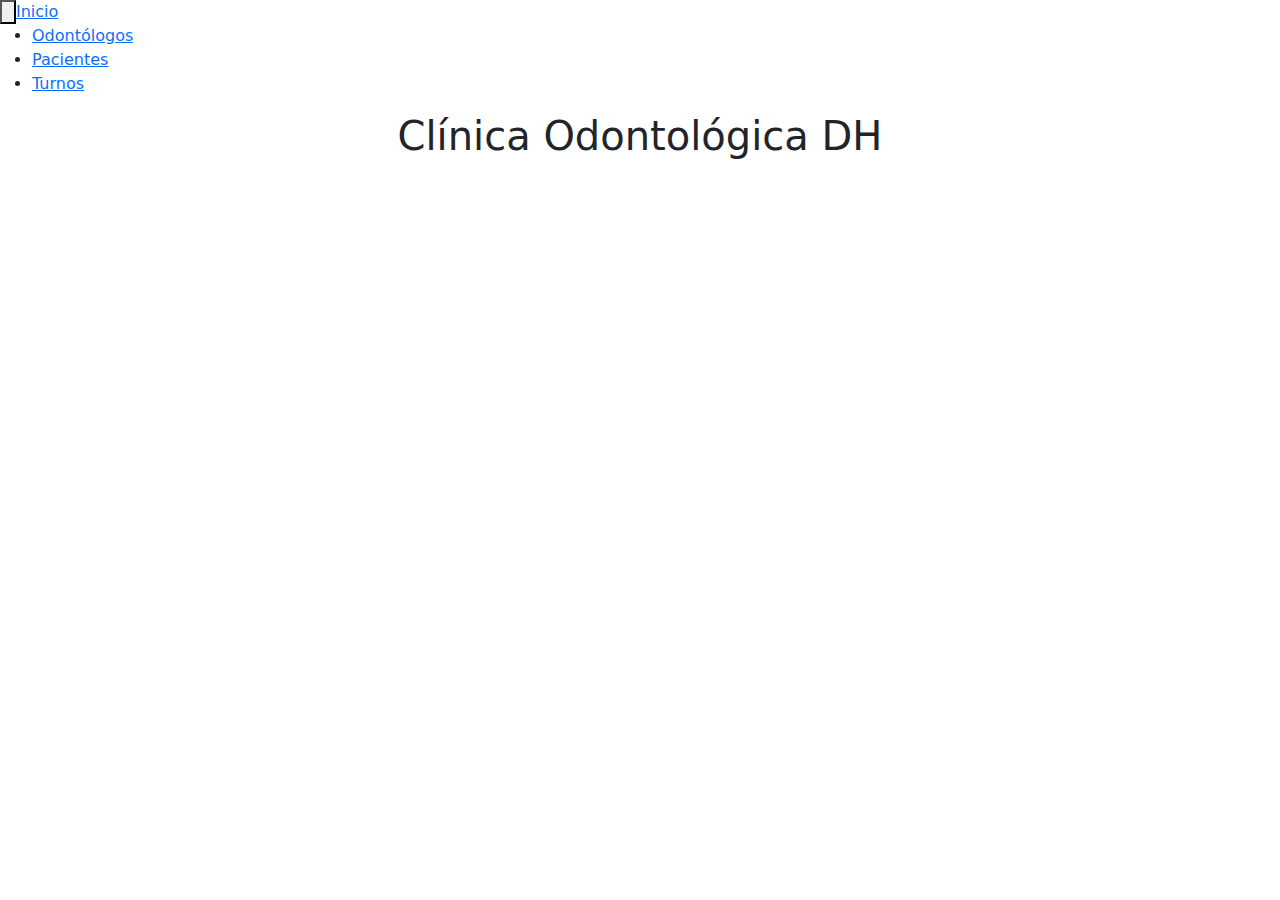
==== src/main/resources/static/index.html @ 6d23378f "Integración de estructura de directorios y archivos del proyecto integrador final Backend I" ====
<!DOCTYPE html>
<html lang="es">
<head>
  <title>DH Odontología</title>
  <meta charset="utf-8">
  <meta name="viewport" content="width=device-width, initial-scale=1">
  <link href="https://cdn.jsdelivr.net/npm/bootstrap@5.3.3/dist/css/bootstrap.min.css" rel="stylesheet" integrity="sha384-QWTKZyjpPEjISv5WaRU9OFeRpok6YctnYmDr5pNlyT2bRjXh0JMhjY6hW+ALEwIH" crossorigin="anonymous">
  <link href="https://cdn.lineicons.com/4.0/lineicons.css" rel="stylesheet" />
  <link rel="stylesheet" href="/css/styles.css">
  <script src="https://cdnjs.cloudflare.com/ajax/libs/popper.js/1.16.0/umd/popper.min.js"></script>
</head>
<body>
  <div class="wrapper">
    <aside id="sidebar" class="sidebar">
      <div class="d-flex">
        <button id="sidebar-toggle" class="sidebar-toggle" type="button"><i class="lni lni-more-alt toggle-icon"></i></button>
        <div class="sidebar-logo"><a href="/">Inicio</a></div>
      </div>
      <ul class="sidebar-nav">
        <li class="sidebar-item">
          <a href="#" class="sidebar-link has-dropdown collapsed" data-bs-toggle="collapse" data-bs-target="#odontologos" aria-expanded="false" aria-controls="odontologos">
            <i class="lni lni-user icon"></i>
            <span>Odontólogos</span>
          </a>
          <ul id="odontologos" class="sidebar-dropdown list-unstyled collapse" data-bs-parent="#sidebar">
            <li class="sidebar-item">
              <a href="/odontologos-alta.html" class="sidebar-link">Alta Odontólogo</a>
            </li>
            <li class="sidebar-item">
              <a href="/odontologos-lista.html" class="sidebar-link">Listar Odontólogos</a>
            </li>
          </ul>
        </li>
        <li class="sidebar-item">
          <a href="#" class="sidebar-link has-dropdown collapsed" data-bs-toggle="collapse" data-bs-target="#pacientes" aria-expanded="false" aria-controls="pacientes">
            <i class="lni lni-users icon"></i>
            <span>Pacientes</span>
          </a>
          <ul id="pacientes" class="sidebar-dropdown list-unstyled collapse" data-bs-parent="#sidebar">
            <li class="sidebar-item">
              <a href="/pacientes-alta.html" class="sidebar-link">Alta Paciente</a>
            </li>
            <li class="sidebar-item">
              <a href="/pacientes-lista.html" class="sidebar-link">Listar Pacientes</a>
            </li>
          </ul>
        </li>
        <li class="sidebar-item">
          <a href="#" class="sidebar-link has-dropdown collapsed" data-bs-toggle="collapse" data-bs-target="#turnos" aria-expanded="false" aria-controls="turnos">
            <i class="lni lni-list icon"></i>
            <span>Turnos</span>
          </a>
          <ul id="turnos" class="sidebar-dropdown list-unstyled collapse" data-bs-parent="#sidebar">
            <li class="sidebar-item">
              <a href="/turnos-alta.html" class="sidebar-link">Alta Turno</a>
            </li>
            <li class="sidebar-item">
              <a href="/turnos-lista.html" class="sidebar-link">Listar Turnos</a>
            </li>
          </ul>
        </li>
      </ul>
    </aside>
    <main class="main">
      <div class="text-center">
        <h1>Clínica Odontológica DH</h1>
      </div>
    </main>
  </div>
  <script src="https://cdn.jsdelivr.net/npm/bootstrap@5.3.3/dist/js/bootstrap.bundle.min.js" integrity="sha384-YvpcrYf0tY3lHB60NNkmXc5s9fDVZLESaAA55NDzOxhy9GkcIdslK1eN7N6jIeHz" crossorigin="anonymous"></script>
  <script src="/js/sidebar-toggle.js"></script>
</body>
</html>
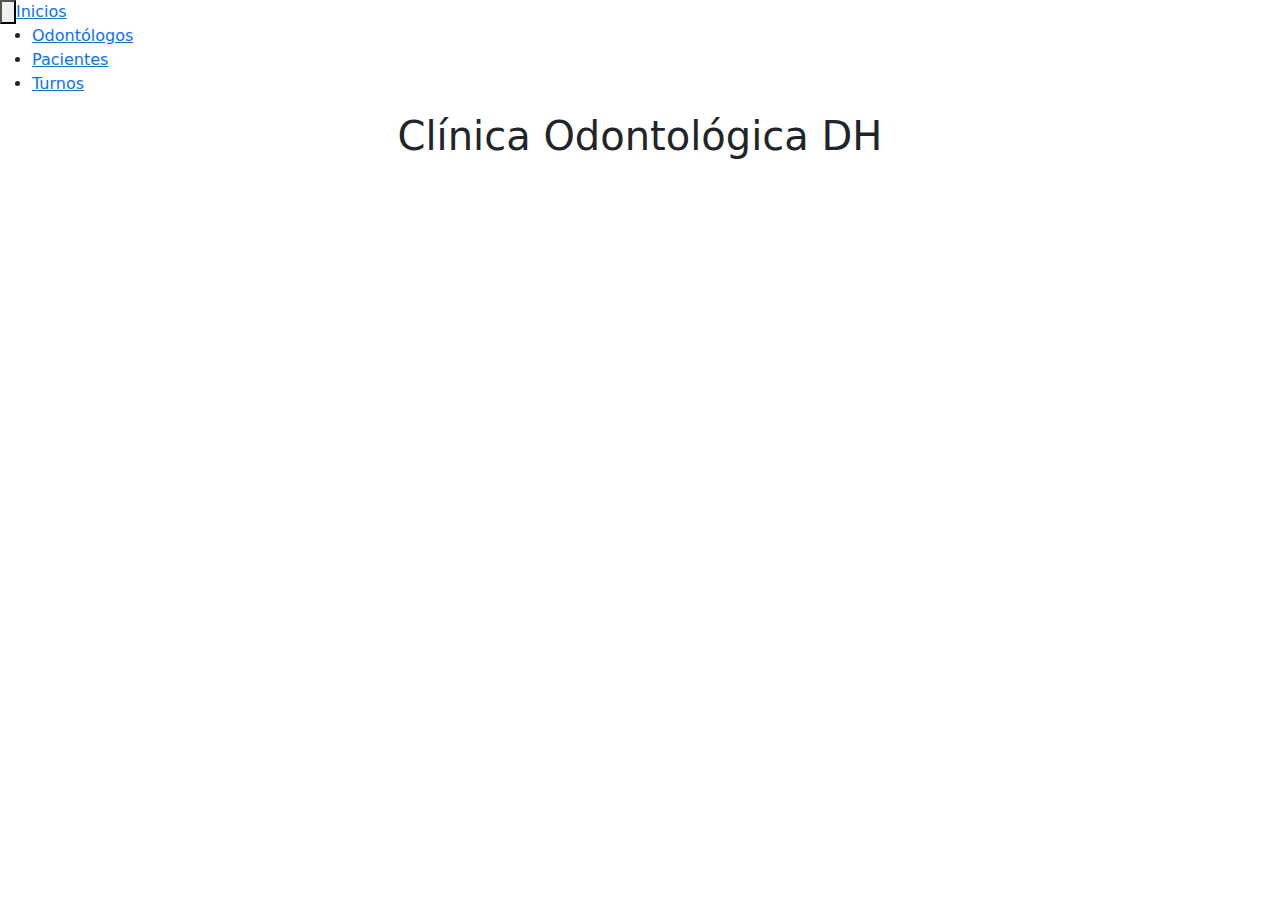
==== commit 2faab85d: "Nueva Rama" ====
--- a/src/main/resources/static/index.html
+++ b/src/main/resources/static/index.html
@@ -1,73 +1,127 @@
 <!DOCTYPE html>
 <html lang="es">
-<head>
-  <title>DH Odontología</title>
-  <meta charset="utf-8">
-  <meta name="viewport" content="width=device-width, initial-scale=1">
-  <link href="https://cdn.jsdelivr.net/npm/bootstrap@5.3.3/dist/css/bootstrap.min.css" rel="stylesheet" integrity="sha384-QWTKZyjpPEjISv5WaRU9OFeRpok6YctnYmDr5pNlyT2bRjXh0JMhjY6hW+ALEwIH" crossorigin="anonymous">
-  <link href="https://cdn.lineicons.com/4.0/lineicons.css" rel="stylesheet" />
-  <link rel="stylesheet" href="/css/styles.css">
-  <script src="https://cdnjs.cloudflare.com/ajax/libs/popper.js/1.16.0/umd/popper.min.js"></script>
-</head>
-<body>
-  <div class="wrapper">
-    <aside id="sidebar" class="sidebar">
-      <div class="d-flex">
-        <button id="sidebar-toggle" class="sidebar-toggle" type="button"><i class="lni lni-more-alt toggle-icon"></i></button>
-        <div class="sidebar-logo"><a href="/">Inicio</a></div>
-      </div>
-      <ul class="sidebar-nav">
-        <li class="sidebar-item">
-          <a href="#" class="sidebar-link has-dropdown collapsed" data-bs-toggle="collapse" data-bs-target="#odontologos" aria-expanded="false" aria-controls="odontologos">
-            <i class="lni lni-user icon"></i>
-            <span>Odontólogos</span>
-          </a>
-          <ul id="odontologos" class="sidebar-dropdown list-unstyled collapse" data-bs-parent="#sidebar">
-            <li class="sidebar-item">
-              <a href="/odontologos-alta.html" class="sidebar-link">Alta Odontólogo</a>
-            </li>
-            <li class="sidebar-item">
-              <a href="/odontologos-lista.html" class="sidebar-link">Listar Odontólogos</a>
-            </li>
-          </ul>
-        </li>
-        <li class="sidebar-item">
-          <a href="#" class="sidebar-link has-dropdown collapsed" data-bs-toggle="collapse" data-bs-target="#pacientes" aria-expanded="false" aria-controls="pacientes">
-            <i class="lni lni-users icon"></i>
-            <span>Pacientes</span>
-          </a>
-          <ul id="pacientes" class="sidebar-dropdown list-unstyled collapse" data-bs-parent="#sidebar">
-            <li class="sidebar-item">
-              <a href="/pacientes-alta.html" class="sidebar-link">Alta Paciente</a>
-            </li>
-            <li class="sidebar-item">
-              <a href="/pacientes-lista.html" class="sidebar-link">Listar Pacientes</a>
-            </li>
-          </ul>
-        </li>
-        <li class="sidebar-item">
-          <a href="#" class="sidebar-link has-dropdown collapsed" data-bs-toggle="collapse" data-bs-target="#turnos" aria-expanded="false" aria-controls="turnos">
-            <i class="lni lni-list icon"></i>
-            <span>Turnos</span>
-          </a>
-          <ul id="turnos" class="sidebar-dropdown list-unstyled collapse" data-bs-parent="#sidebar">
-            <li class="sidebar-item">
-              <a href="/turnos-alta.html" class="sidebar-link">Alta Turno</a>
-            </li>
-            <li class="sidebar-item">
-              <a href="/turnos-lista.html" class="sidebar-link">Listar Turnos</a>
-            </li>
-          </ul>
-        </li>
-      </ul>
-    </aside>
-    <main class="main">
-      <div class="text-center">
-        <h1>Clínica Odontológica DH</h1>
-      </div>
-    </main>
-  </div>
-  <script src="https://cdn.jsdelivr.net/npm/bootstrap@5.3.3/dist/js/bootstrap.bundle.min.js" integrity="sha384-YvpcrYf0tY3lHB60NNkmXc5s9fDVZLESaAA55NDzOxhy9GkcIdslK1eN7N6jIeHz" crossorigin="anonymous"></script>
-  <script src="/js/sidebar-toggle.js"></script>
-</body>
-</html>+  <head>
+    <title>DH Odontología</title>
+    <meta charset="utf-8" />
+    <meta name="viewport" content="width=device-width, initial-scale=1" />
+    <link
+      href="https://cdn.jsdelivr.net/npm/bootstrap@5.3.3/dist/css/bootstrap.min.css"
+      rel="stylesheet"
+      integrity="sha384-QWTKZyjpPEjISv5WaRU9OFeRpok6YctnYmDr5pNlyT2bRjXh0JMhjY6hW+ALEwIH"
+      crossorigin="anonymous"
+    />
+    <link href="https://cdn.lineicons.com/4.0/lineicons.css" rel="stylesheet" />
+    <link rel="stylesheet" href="/css/styles.css" />
+    <script src="https://cdnjs.cloudflare.com/ajax/libs/popper.js/1.16.0/umd/popper.min.js"></script>
+  </head>
+  <body>
+    <div class="wrapper">
+      <aside id="sidebar" class="sidebar">
+        <div class="d-flex">
+          <button id="sidebar-toggle" class="sidebar-toggle" type="button">
+            <i class="lni lni-magnifier toggle-icon"></i>
+          </button>
+          <div class="sidebar-logo"><a href="/">Inicios</a></div>
+        </div>
+        <ul class="sidebar-nav">
+          <li class="sidebar-item">
+            <a
+              href="#"
+              class="sidebar-link has-dropdown collapsed"
+              data-bs-toggle="collapse"
+              data-bs-target="#odontologos"
+              aria-expanded="false"
+              aria-controls="odontologos"
+            >
+              <i class="lni lni-user icon"></i>
+              <span>Odontólogos</span>
+            </a>
+            <ul
+              id="odontologos"
+              class="sidebar-dropdown list-unstyled collapse"
+              data-bs-parent="#sidebar"
+            >
+              <li class="sidebar-item">
+                <a href="/odontologos-alta.html" class="sidebar-link"
+                  >Alta Odontólogo</a
+                >
+              </li>
+              <li class="sidebar-item">
+                <a href="/odontologos-lista.html" class="sidebar-link"
+                  >Listar Odontólogos</a
+                >
+              </li>
+            </ul>
+          </li>
+          <li class="sidebar-item">
+            <a
+              href="#"
+              class="sidebar-link has-dropdown collapsed"
+              data-bs-toggle="collapse"
+              data-bs-target="#pacientes"
+              aria-expanded="false"
+              aria-controls="pacientes"
+            >
+              <i class="lni lni-users icon"></i>
+              <span>Pacientes</span>
+            </a>
+            <ul
+              id="pacientes"
+              class="sidebar-dropdown list-unstyled collapse"
+              data-bs-parent="#sidebar"
+            >
+              <li class="sidebar-item">
+                <a href="/pacientes-alta.html" class="sidebar-link"
+                  >Alta Paciente</a
+                >
+              </li>
+              <li class="sidebar-item">
+                <a href="/pacientes-lista.html" class="sidebar-link"
+                  >Listar Pacientes</a
+                >
+              </li>
+            </ul>
+          </li>
+          <li class="sidebar-item">
+            <a
+              href="#"
+              class="sidebar-link has-dropdown collapsed"
+              data-bs-toggle="collapse"
+              data-bs-target="#turnos"
+              aria-expanded="false"
+              aria-controls="turnos"
+            >
+              <i class="lni lni-list icon"></i>
+              <span>Turnos</span>
+            </a>
+            <ul
+              id="turnos"
+              class="sidebar-dropdown list-unstyled collapse"
+              data-bs-parent="#sidebar"
+            >
+              <li class="sidebar-item">
+                <a href="/turnos-alta.html" class="sidebar-link">Alta Turno</a>
+              </li>
+              <li class="sidebar-item">
+                <a href="/turnos-lista.html" class="sidebar-link"
+                  >Listar Turnos</a
+                >
+              </li>
+            </ul>
+          </li>
+        </ul>
+      </aside>
+      <main class="main">
+        <div class="text-center">
+          <h1>Clínica Odontológica DH</h1>
+        </div>
+      </main>
+    </div>
+    <script
+      src="https://cdn.jsdelivr.net/npm/bootstrap@5.3.3/dist/js/bootstrap.bundle.min.js"
+      integrity="sha384-YvpcrYf0tY3lHB60NNkmXc5s9fDVZLESaAA55NDzOxhy9GkcIdslK1eN7N6jIeHz"
+      crossorigin="anonymous"
+    ></script>
+    <script src="/js/sidebar-toggle.js"></script>
+  </body>
+</html>
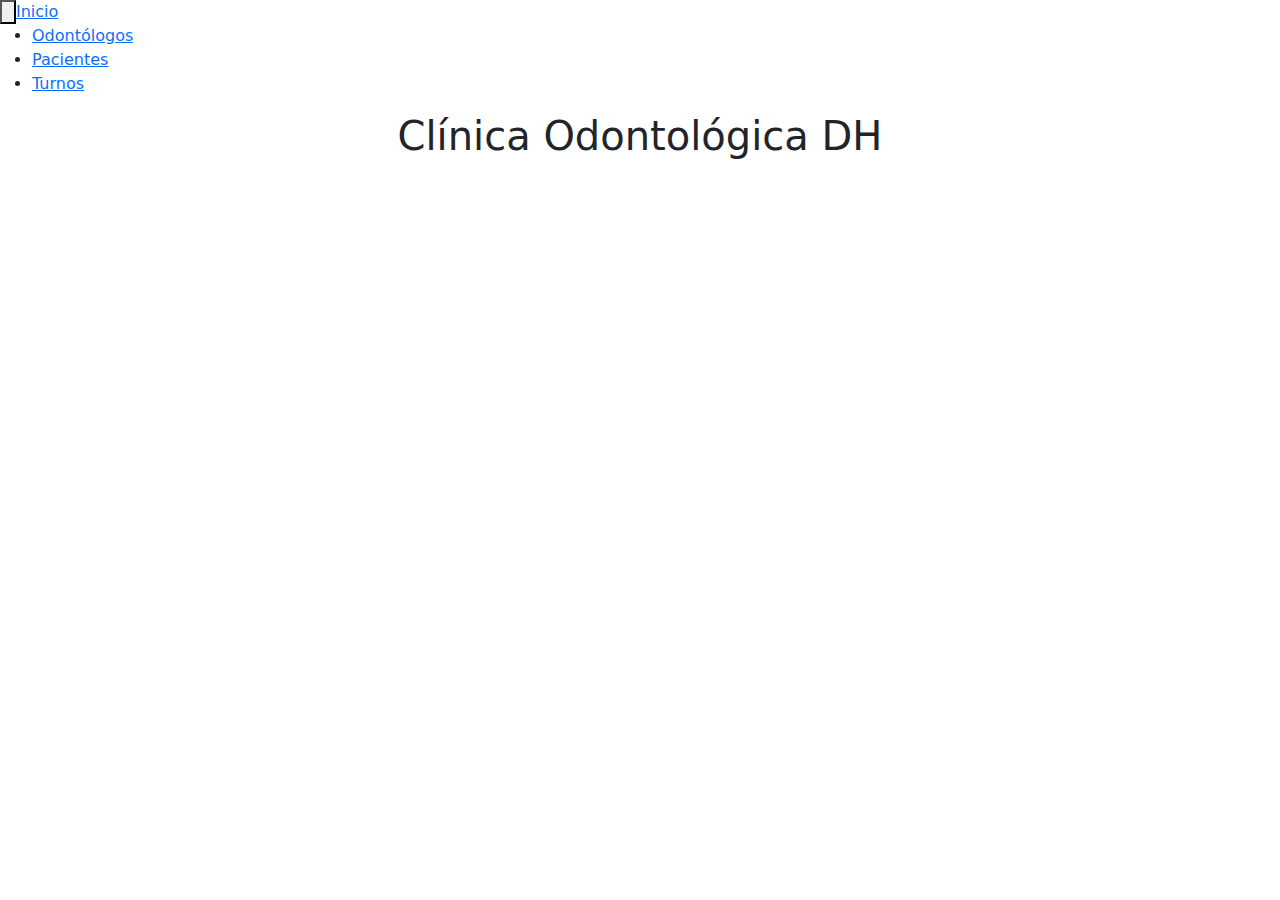
==== commit 0dd0bed1: "update paciente front" ====
--- a/src/main/resources/static/index.html
+++ b/src/main/resources/static/index.html
@@ -21,7 +21,7 @@
           <button id="sidebar-toggle" class="sidebar-toggle" type="button">
             <i class="lni lni-magnifier toggle-icon"></i>
           </button>
-          <div class="sidebar-logo"><a href="/">Inicios</a></div>
+          <div class="sidebar-logo"><a href="/">Inicio</a></div>
         </div>
         <ul class="sidebar-nav">
           <li class="sidebar-item">
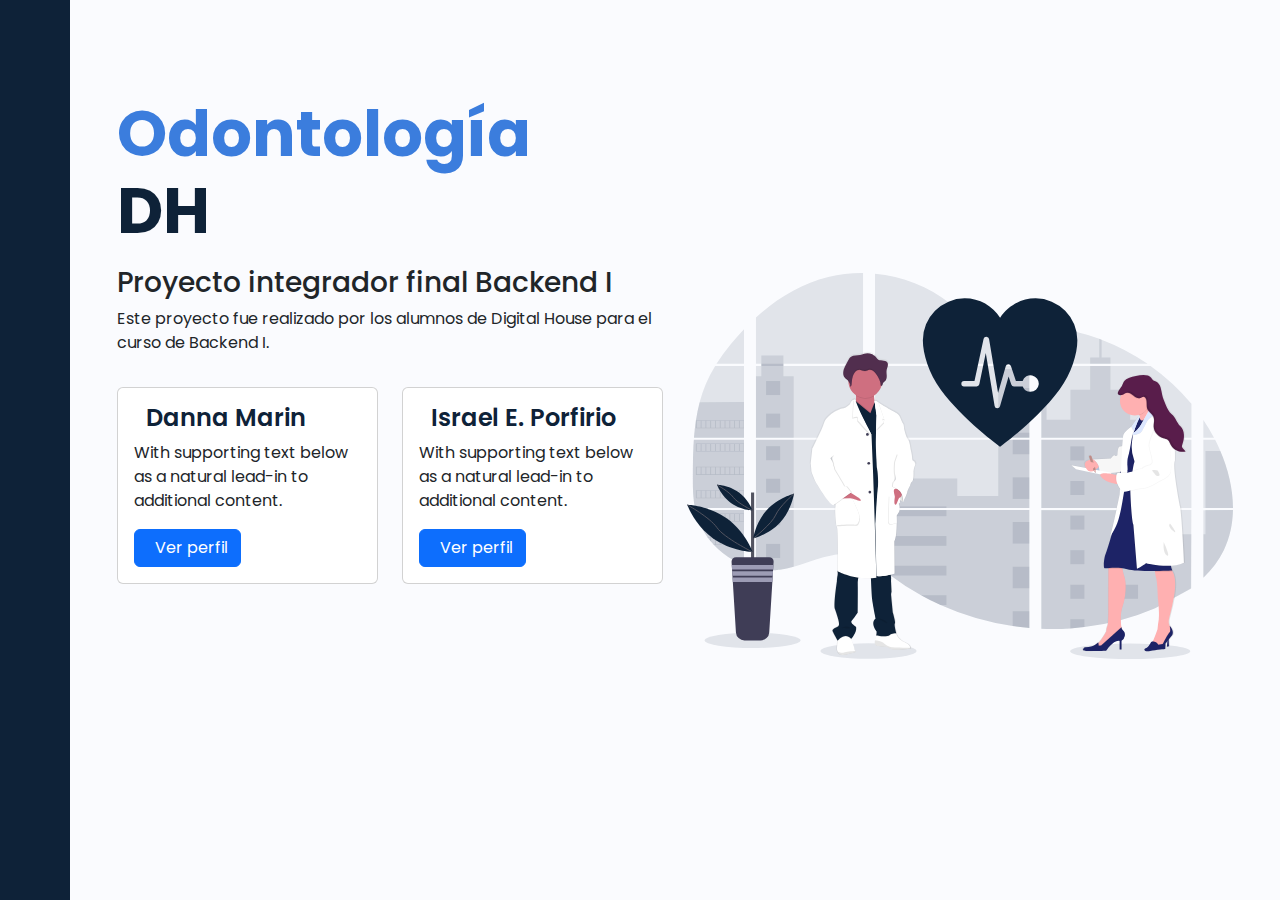
==== commit 12eb400a: "Integración de contenido al Home y corrección de links a los recursos y enlaces internos del proyect" ====
--- a/src/main/resources/static/index.html
+++ b/src/main/resources/static/index.html
@@ -11,7 +11,7 @@
       crossorigin="anonymous"
     />
     <link href="https://cdn.lineicons.com/4.0/lineicons.css" rel="stylesheet" />
-    <link rel="stylesheet" href="/css/styles.css" />
+    <link rel="stylesheet" href="./css/styles.css" />
     <script src="https://cdnjs.cloudflare.com/ajax/libs/popper.js/1.16.0/umd/popper.min.js"></script>
   </head>
   <body>
@@ -21,7 +21,7 @@
           <button id="sidebar-toggle" class="sidebar-toggle" type="button">
             <i class="lni lni-magnifier toggle-icon"></i>
           </button>
-          <div class="sidebar-logo"><a href="/">Inicio</a></div>
+          <div class="sidebar-logo"><a href="./">Inicio</a></div>
         </div>
         <ul class="sidebar-nav">
           <li class="sidebar-item">
@@ -42,12 +42,12 @@
               data-bs-parent="#sidebar"
             >
               <li class="sidebar-item">
-                <a href="/odontologos-alta.html" class="sidebar-link"
+                <a href="./odontologos-alta.html" class="sidebar-link"
                   >Alta Odontólogo</a
                 >
               </li>
               <li class="sidebar-item">
-                <a href="/odontologos-lista.html" class="sidebar-link"
+                <a href="./odontologos-lista.html" class="sidebar-link"
                   >Listar Odontólogos</a
                 >
               </li>
@@ -71,12 +71,12 @@
               data-bs-parent="#sidebar"
             >
               <li class="sidebar-item">
-                <a href="/pacientes-alta.html" class="sidebar-link"
+                <a href="./pacientes-alta.html" class="sidebar-link"
                   >Alta Paciente</a
                 >
               </li>
               <li class="sidebar-item">
-                <a href="/pacientes-lista.html" class="sidebar-link"
+                <a href="./pacientes-lista.html" class="sidebar-link"
                   >Listar Pacientes</a
                 >
               </li>
@@ -100,10 +100,10 @@
               data-bs-parent="#sidebar"
             >
               <li class="sidebar-item">
-                <a href="/turnos-alta.html" class="sidebar-link">Alta Turno</a>
+                <a href="./turnos-alta.html" class="sidebar-link">Alta Turno</a>
               </li>
               <li class="sidebar-item">
-                <a href="/turnos-lista.html" class="sidebar-link"
+                <a href="./turnos-lista.html" class="sidebar-link"
                   >Listar Turnos</a
                 >
               </li>
@@ -112,8 +112,69 @@
         </ul>
       </aside>
       <main class="main">
-        <div class="text-center">
-          <h1>Clínica Odontológica DH</h1>
+        <div class="container main-content">
+          <div class="row main-img__container">
+            <div class="col-md-6">
+              <div class="main-header">
+                <h1 class="main-title">
+                  Odontología <br /><span class="main-title__span">DH</span>
+                </h1>
+                <h3>Proyecto integrador final Backend I</h3>
+                <p>
+                  Este proyecto fue realizado por los alumnos de Digital House
+                  para el curso de Backend I.
+                </p>
+              </div>
+              <div class="main-cards">
+                <div class="row">
+                  <div class="col-sm-6 mb-3 mb-sm-0">
+                    <div class="card">
+                      <div class="card-body">
+                        <h4 class="card-title">
+                          <i class="lni lni-rocket"></i>Danna Marin
+                        </h4>
+                        <p class="card-text">
+                          With supporting text below as a natural lead-in to
+                          additional content.
+                        </p>
+                        <a
+                          href="https://github.com/Dasomacha"
+                          target="_blank"
+                          class="btn btn-primary git-link"
+                          ><i class="lni lni-github-original git-icon"></i>Ver
+                          perfil</a
+                        >
+                      </div>
+                    </div>
+                  </div>
+                  <div class="col-sm-6">
+                    <div class="card">
+                      <div class="card-body">
+                        <h4 class="card-title">
+                          <i class="lni lni-code-alt"></i>Israel E. Porfirio
+                        </h4>
+                        <p class="card-text">
+                          With supporting text below as a natural lead-in to
+                          additional content.
+                        </p>
+                        <a
+                          href="https://github.com/iseddev"
+                          target="_blank"
+                          class="btn btn-primary git-link"
+                          ><i class="lni lni-github-original git-icon"></i>Ver
+                          perfil</a
+                        >
+                      </div>
+                    </div>
+                  </div>
+                </div>
+              </div>
+            </div>
+            <div class="col-md-6 align-content-center">
+              <img src="./img/medicine.svg" alt="Clínica Odontológica DH" />
+            </div>
+          </div>
+          <div class="text-center"></div>
         </div>
       </main>
     </div>
--- a/src/main/resources/static/css/styles.css
+++ b/src/main/resources/static/css/styles.css
@@ -0,0 +1,226 @@
+@import url("https://fonts.googleapis.com/css2?family=Poppins:wght@400;600&display=swap");
+
+::after,
+::before {
+  box-sizing: border-box;
+  margin: 0;
+  padding: 0;
+}
+
+a {
+  text-decoration: none;
+}
+
+li {
+  list-style: none;
+}
+
+body {
+  font-family: "Poppins", sans-serif;
+}
+
+img {
+  max-width: 100%;
+}
+
+.wrapper {
+  display: flex;
+}
+
+.main {
+  min-height: 100vh;
+  width: 100%;
+  overflow: hidden;
+  transition: all 0.35s ease-in-out;
+  background-color: #fafbfe;
+}
+
+.sidebar {
+  width: 70px;
+  min-width: 70px;
+  z-index: 1000;
+  background-color: #0e2238;
+  display: flex;
+  flex-direction: column;
+  transition: all 0.25s ease-in-out;
+}
+
+.sidebar.expand {
+  width: 260px;
+  min-width: 260px;
+}
+
+.sidebar-toggle {
+  background-color: transparent;
+  cursor: pointer;
+  border: 0;
+  padding: 1rem 1.5rem;
+}
+
+.toggle-icon {
+  font-size: 1.5rem;
+  color: #fff;
+}
+
+.sidebar-logo {
+  margin: auto 0;
+}
+
+.sidebar-logo a {
+  color: #fff;
+  font-size: 1.15rem;
+  font-weight: 600;
+}
+
+#sidebar:not(.expand) .sidebar-logo,
+#sidebar:not(.expand) a.sidebar-link span {
+  display: none;
+}
+
+.sidebar-nav {
+  padding: 2rem 0;
+  flex: 1 1 auto;
+}
+
+a.sidebar-link {
+  padding: 0.625rem 1.625rem;
+  color: #fff;
+  display: block;
+  font-size: 0.9rem;
+  white-space: nowrap;
+  border-left: 3px solid transparent;
+  display: flex;
+}
+
+.icon {
+  font-size: 1.2rem;
+  margin-right: 0.75rem;
+  font-weight: bold;
+}
+
+a.sidebar-link:hover {
+  background-color: rgba(255, 255, 255, 0.075);
+  border-left: 3px solid #3b7ddd;
+}
+
+.sidebar-item {
+  position: relative;
+}
+
+.sidebar:not(.expand) .sidebar-item .sidebar-dropdown {
+  position: absolute;
+  top: 0;
+  left: 70px;
+  background-color: #0e2238;
+  padding: 0;
+  min-width: 15rem;
+  display: none;
+}
+
+.sidebar:not(.expand) .sidebar-item:hover .has-dropdown + .sidebar-dropdown {
+  display: block;
+  max-height: 15em;
+  width: 100%;
+  opacity: 1;
+}
+
+.sidebar.expand .sidebar-link[data-bs-toggle="collapse"]::after {
+  border: solid;
+  border-width: 0 0.075rem 0.075rem 0;
+  content: "";
+  display: inline-block;
+  padding: 2px;
+  position: absolute;
+  right: 1.5rem;
+  top: 1.4rem;
+  transform: rotate(-135deg);
+  transition: all 0.2s ease-out;
+}
+
+.sidebar.expand .sidebar-link[data-bs-toggle="collapse"].collapsed::after {
+  transform: rotate(45deg);
+  transition: all 0.2s ease-out;
+}
+
+.form-container {
+  background-color: #a8dedb;
+  border-radius: 0.75rem;
+  padding: 1.4rem 2rem;
+}
+
+.form-group {
+  margin-bottom: 1.2rem;
+}
+
+.success-added {
+  display: flex;
+  align-items: center;
+}
+
+.tr-row {
+  vertical-align: middle;
+}
+
+.update-message,
+.delete-message {
+  font-size: 0.8rem;
+  font-weight: 600;
+}
+
+.delete-message {
+  color: #dc3545;
+}
+
+.update-message {
+  color: #0dcaf0;
+}
+
+.main {
+  min-height: 100vh;
+}
+
+.main-header {
+  margin-bottom: 2rem;
+}
+
+.main-content {
+  height: 100%;
+  padding-top: 2rem;
+}
+
+.main-img__container {
+  height: inherit;
+}
+
+.main-title {
+  padding-top: 4rem;
+  font-size: 4rem;
+  font-weight: bold;
+  margin-bottom: 1rem;
+  color: #3b7ddd;
+}
+
+.main-title__span {
+  color: #0e2238;
+}
+
+.card-title {
+  display: flex;
+  align-items: center;
+  font-weight: 600;
+  color: #0e2238;
+}
+
+.card-title i {
+  margin-right: 0.75rem;
+  font-weight: 300;
+}
+
+.git-link {
+  display: inline-flex;
+  align-items: center;
+}
+
+.git-icon {
+  margin-right: 0.5rem;
+}
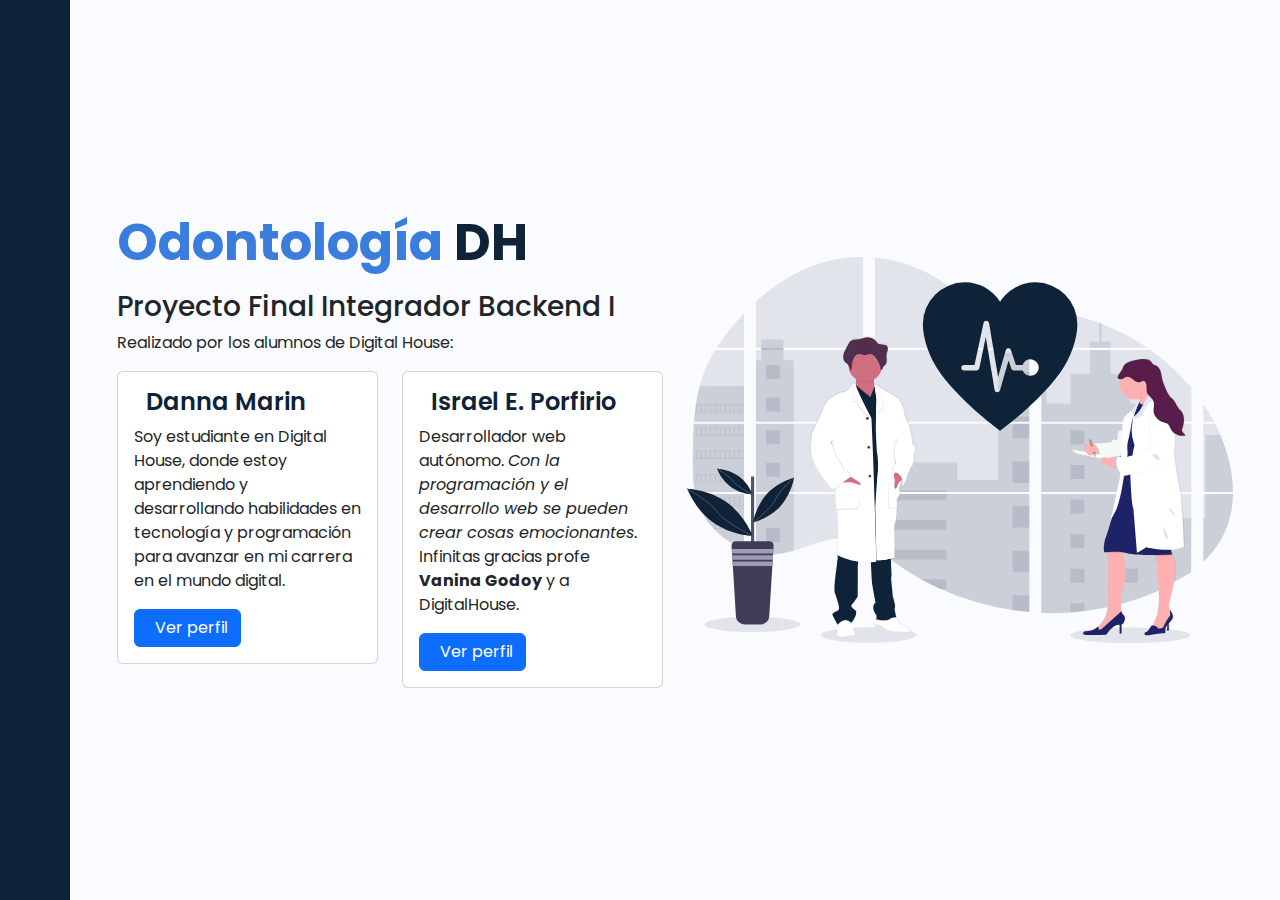
==== commit 4bd320fe: "Actualización index.html y estilos para la vista del Home" ====
--- a/src/main/resources/static/index.html
+++ b/src/main/resources/static/index.html
@@ -112,17 +112,16 @@
         </ul>
       </aside>
       <main class="main">
-        <div class="container main-content">
-          <div class="row main-img__container">
+        <div class="container align-content-center main-content">
+          <div class="row">
             <div class="col-md-6">
               <div class="main-header">
                 <h1 class="main-title">
-                  Odontología <br /><span class="main-title__span">DH</span>
+                  Odontología <span class="main-title__span">DH</span>
                 </h1>
-                <h3>Proyecto integrador final Backend I</h3>
+                <h3>Proyecto Final Integrador Backend I</h3>
                 <p>
-                  Este proyecto fue realizado por los alumnos de Digital House
-                  para el curso de Backend I.
+                  Realizado por los alumnos de Digital House:
                 </p>
               </div>
               <div class="main-cards">
@@ -134,8 +133,7 @@
                           <i class="lni lni-rocket"></i>Danna Marin
                         </h4>
                         <p class="card-text">
-                          With supporting text below as a natural lead-in to
-                          additional content.
+                          Soy estudiante en Digital House, donde estoy aprendiendo y desarrollando habilidades en tecnología y programación para avanzar en mi carrera en el mundo digital.
                         </p>
                         <a
                           href="https://github.com/Dasomacha"
@@ -154,8 +152,7 @@
                           <i class="lni lni-code-alt"></i>Israel E. Porfirio
                         </h4>
                         <p class="card-text">
-                          With supporting text below as a natural lead-in to
-                          additional content.
+                          Desarrollador web autónomo. <i>Con la programación y el desarrollo web se pueden crear cosas emocionantes</i>. Infinitas gracias profe <b>Vanina Godoy</b> y a DigitalHouse.
                         </p>
                         <a
                           href="https://github.com/iseddev"
@@ -170,7 +167,7 @@
                 </div>
               </div>
             </div>
-            <div class="col-md-6 align-content-center">
+            <div class="col-md-6 align-content-center main-img__container">
               <img src="./img/medicine.svg" alt="Clínica Odontológica DH" />
             </div>
           </div>
@@ -183,6 +180,6 @@
       integrity="sha384-YvpcrYf0tY3lHB60NNkmXc5s9fDVZLESaAA55NDzOxhy9GkcIdslK1eN7N6jIeHz"
       crossorigin="anonymous"
     ></script>
-    <script src="/js/sidebar-toggle.js"></script>
+    <script src="./js/sidebar-toggle.js"></script>
   </body>
 </html>
--- a/src/main/resources/static/css/styles.css
+++ b/src/main/resources/static/css/styles.css
@@ -179,13 +179,8 @@
   min-height: 100vh;
 }
 
-.main-header {
-  margin-bottom: 2rem;
-}
-
 .main-content {
   height: 100%;
-  padding-top: 2rem;
 }
 
 .main-img__container {
@@ -193,8 +188,7 @@
 }
 
 .main-title {
-  padding-top: 4rem;
-  font-size: 4rem;
+  font-size: 3.2rem;
   font-weight: bold;
   margin-bottom: 1rem;
   color: #3b7ddd;
